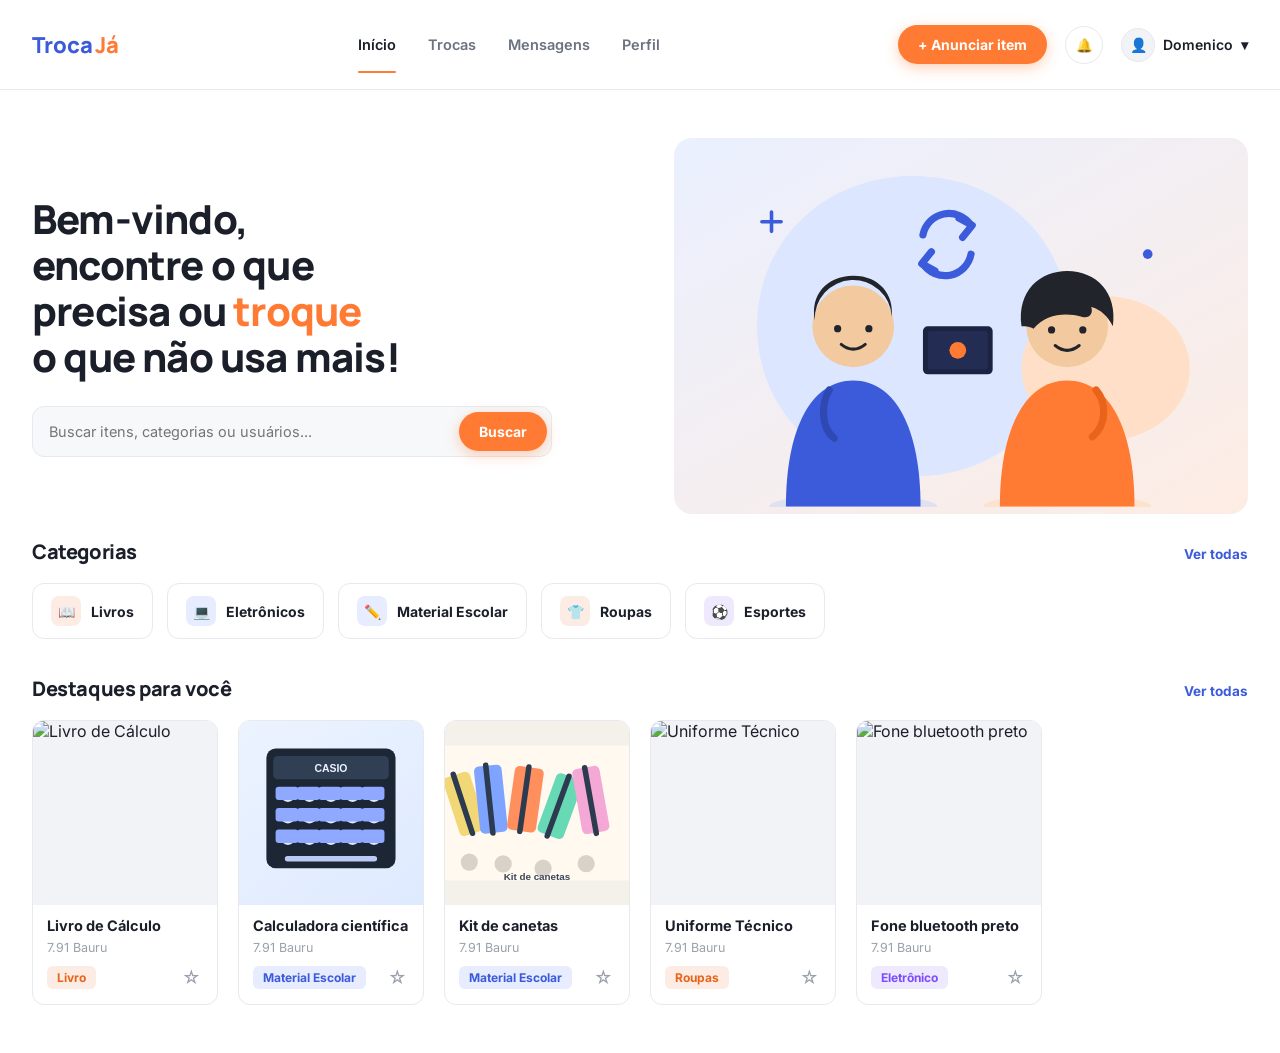
==== ProjetoConvertido/index.html @ 2aa1f1e8 "Add files via upload" ====
<!DOCTYPE html>
<html lang="pt-BR">
<head>
  <meta charset="UTF-8" />
  <meta name="viewport" content="width=device-width, initial-scale=1.0" />
  <title>TrocaJá — início</title>
  <link rel="stylesheet" href="style.css" />
</head>
<body>
  <div class="app-frame">
    <header class="navbar">
      <a href="index.html" class="navbar__logo"><span class="t">Troca</span><span class="j">Já</span></a>

      <nav class="navbar__links">
        <a href="index.html" class="active">Início</a>
        <a href="trocas.html">Trocas</a>
        <a href="mensagens.html">Mensagens</a>
        <a href="perfil.html">Perfil</a>
      </nav>

      <div class="navbar__right">
        <a href="anunciar.html" class="btn btn-primary">+ Anunciar item</a>
        <button class="icon-btn" type="button" title="Notificações">🔔</button>
        <a href="perfil.html" class="user-chip">
          <span class="avatar avatar-icon">👤</span>
          Domenico
          <span>▾</span>
        </a>
      </div>
    </header>

    <section class="hero">
      <div>
        <h1>Bem-vindo,<br>encontre o que<br>precisa ou <span class="accent">troque</span><br>o que não usa mais!</h1>

        <div class="search-bar">
          <input type="text" placeholder="Buscar itens, categorias ou usuários..." />
          <button class="btn btn-primary" type="button">Buscar</button>
        </div>
      </div>

      <div class="hero__art" aria-hidden="true">
        <svg width="88%" viewBox="0 0 420 300" fill="none" xmlns="http://www.w3.org/2000/svg">
          <path d="M40 150c0-70 55-125 130-125s130 55 130 125-55 125-130 125S40 220 40 150z" fill="#DCE6FF"/>
          <ellipse cx="330" cy="185" rx="70" ry="60" fill="#FFDFC7"/>
          <g stroke="#3B5BDB" stroke-width="3" stroke-linecap="round">
            <path d="M52 55 l0 16 M44 63 l16 0"/>
          </g>
          <circle cx="365" cy="90" r="4" fill="#3B5BDB"/>

          <g transform="translate(178,60)" stroke="#3B5BDB" stroke-width="6" stroke-linecap="round" fill="none">
            <path d="M0 14 A22 22 0 0 1 40 6"/>
            <polyline points="30,0 41,6 33,16" stroke-linejoin="round"/>
            <path d="M40 30 A22 22 0 0 1 0 38"/>
            <polyline points="10,44 -1,38 7,28" stroke-linejoin="round"/>
          </g>

          <g transform="translate(60,95)">
            <ellipse cx="60" cy="205" rx="70" ry="10" fill="#C9D6F5" opacity=".5"/>
            <path d="M4 205 C4 140 25 100 60 100 C95 100 116 140 116 205 Z" fill="#3B5BDB"/>
            <path d="M40 108 c-6 10 -8 30 4 40" stroke="#2F49B3" stroke-width="6" fill="none" stroke-linecap="round"/>
            <circle cx="60" cy="55" r="34" fill="#F3C9A0"/>
            <path d="M28 50 a32 32 0 0 1 64 -3 c2 -18 -10 -34 -32 -34 c-22 0 -36 16 -32 37z" fill="#22242B"/>
            <circle cx="47" cy="57" r="3" fill="#22242B"/>
            <circle cx="73" cy="57" r="3" fill="#22242B"/>
            <path d="M50 70 q10 8 20 0" stroke="#22242B" stroke-width="2.5" fill="none" stroke-linecap="round"/>
          </g>

          <g transform="translate(178,150)">
            <rect x="0" y="0" width="58" height="40" rx="4" fill="#1B2340"/>
            <rect x="4" y="4" width="50" height="32" rx="2" fill="#232C52"/>
            <circle cx="29" cy="20" r="7" fill="#FF7A33"/>
          </g>

          <g transform="translate(238,95)">
            <ellipse cx="60" cy="205" rx="70" ry="10" fill="#FFD9B8" opacity=".5"/>
            <path d="M4 205 C4 140 25 100 60 100 C95 100 116 140 116 205 Z" fill="#FF7A33"/>
            <path d="M84 108 c8 9 10 28 -3 39" stroke="#E9631A" stroke-width="6" fill="none" stroke-linecap="round"/>
            <circle cx="60" cy="55" r="34" fill="#F3C9A0"/>
            <path d="M22 55 c-4 -30 16 -46 38 -46 c24 0 42 18 38 46 c-4 -8 -10 -14 -18 -16 c2 6 -2 10 -8 8 c-14 -4 -30 -2 -40 10 c-4 -2 -8 -2 -10 -2z" fill="#22242B"/>
            <circle cx="47" cy="58" r="3" fill="#22242B"/>
            <circle cx="73" cy="58" r="3" fill="#22242B"/>
            <path d="M50 71 q10 8 20 0" stroke="#22242B" stroke-width="2.5" fill="none" stroke-linecap="round"/>
          </g>
        </svg>
      </div>
    </section>

    <section class="section" style="padding-top: 12px;">
      <div class="section-head">
        <h2>Categorias</h2>
        <a class="see-all" href="trocas.html">Ver todas</a>
      </div>

      <div class="cat-row">
        <a href="trocas.html" class="cat-chip"><span class="ic" style="background: #FDECE3; color: #E9631A;">📖</span>Livros</a>
        <a href="trocas.html" class="cat-chip"><span class="ic" style="background: #E7ECFE; color: #3B5BDB;">💻</span>Eletrônicos</a>
        <a href="trocas.html" class="cat-chip"><span class="ic" style="background: #E7ECFE; color: #3B5BDB;">✏️</span>Material Escolar</a>
        <a href="trocas.html" class="cat-chip"><span class="ic" style="background: #FDECE3; color: #E9631A;">👕</span>Roupas</a>
        <a href="trocas.html" class="cat-chip"><span class="ic" style="background: #EFE9FE; color: #7C4DFF;">⚽</span>Esportes</a>
      </div>
    </section>

    <section class="section" style="padding-top: 0;">
      <div class="section-head">
        <h2>Destaques para você</h2>
        <a class="see-all" href="trocas.html">Ver todas</a>
      </div>

      <div class="item-grid">
        <a href="item.html" class="item-card">
          <div class="item-card__img"><img src="https://images.unsplash.com/photo-1544947950-fa07a98d237f?w=600&q=80" alt="Livro de Cálculo"/></div>
          <div class="item-card__body">
            <div class="item-card__title">Livro de Cálculo</div>
            <div class="item-card__loc">7.91 Bauru</div>
            <div class="item-card__footer">
              <span class="badge badge-Livro">Livro</span>
              <button class="save-ic" type="button" aria-label="Salvar item">☆</button>
            </div>
          </div>
        </a>

        <a href="item.html" class="item-card">
          <div class="item-card__img"><img src="assets/calculadora.svg" alt="Calculadora científica"/></div>
          <div class="item-card__body">
            <div class="item-card__title">Calculadora científica</div>
            <div class="item-card__loc">7.91 Bauru</div>
            <div class="item-card__footer">
              <span class="badge badge-Material-Escolar">Material Escolar</span>
              <button class="save-ic" type="button" aria-label="Salvar item">☆</button>
            </div>
          </div>
        </a>

        <a href="item.html" class="item-card">
          <div class="item-card__img"><img src="assets/canetas.svg" alt="Kit de canetas"/></div>
          <div class="item-card__body">
            <div class="item-card__title">Kit de canetas</div>
            <div class="item-card__loc">7.91 Bauru</div>
            <div class="item-card__footer">
              <span class="badge badge-Material-Escolar">Material Escolar</span>
              <button class="save-ic" type="button" aria-label="Salvar item">☆</button>
            </div>
          </div>
        </a>

        <a href="item.html" class="item-card">
          <div class="item-card__img"><img src="https://images.unsplash.com/photo-1521572163474-6864f9cf17ab?w=600&q=80" alt="Uniforme Técnico"/></div>
          <div class="item-card__body">
            <div class="item-card__title">Uniforme Técnico</div>
            <div class="item-card__loc">7.91 Bauru</div>
            <div class="item-card__footer">
              <span class="badge badge-Roupas">Roupas</span>
              <button class="save-ic" type="button" aria-label="Salvar item">☆</button>
            </div>
          </div>
        </a>

        <a href="item.html" class="item-card">
          <div class="item-card__img"><img src="https://images.unsplash.com/photo-1583394838336-acd977736f90?w=600&q=80" alt="Fone bluetooth preto"/></div>
          <div class="item-card__body">
            <div class="item-card__title">Fone bluetooth preto</div>
            <div class="item-card__loc">7.91 Bauru</div>
            <div class="item-card__footer">
              <span class="badge badge-Eletrônico">Eletrônico</span>
              <button class="save-ic" type="button" aria-label="Salvar item">☆</button>
            </div>
          </div>
        </a>
      </div>
    </section>

    <div class="footer-space"></div>
  </div>
</body>
</html>
---- ProjetoConvertido/style.css ----
/* ===========================================================
   TrocaJá — design system
   =========================================================== */

@import url('https://fonts.googleapis.com/css2?family=Manrope:wght@400;500;600;700;800&family=Inter:wght@400;500;600&display=swap');

:root{
  --blue: #3B5BDB;
  --blue-dark: #2F49B3;
  --orange: #FF7A33;
  --orange-dark: #E9631A;
  --orange-soft: #FDECE3;
  --blue-soft: #E7ECFE;
  --purple: #7C4DFF;
  --purple-soft: #EFE9FE;
  --green: #1E9E5A;
  --green-soft: #E9F9EF;

  --bg: #FFFFFF;
  --bg-soft: #F7F8FA;
  --bg-soft-2: #F2F3F6;
  --border: #E7E9EE;
  --text: #1B1F2A;
  --text-muted: #6B7280;
  --text-faint: #9AA1AC;

  --radius-sm: 8px;
  --radius-md: 12px;
  --radius-lg: 18px;
  --radius-full: 999px;

  --shadow-sm: 0 1px 2px rgba(20,24,36,.05);
  --shadow-md: 0 8px 24px rgba(20,24,36,.08);
  --shadow-lg: 0 20px 48px rgba(20,24,36,.14);

  --font-display: 'Manrope', 'Inter', sans-serif;
  --font-body: 'Inter', sans-serif;
}

*{ box-sizing: border-box; }
html{ scroll-behavior: smooth; }
body{
  margin: 0;
  font-family: var(--font-body);
  color: var(--text);
  background: var(--bg-soft);
  -webkit-font-smoothing: antialiased;
}
h1,h2,h3,h4{
  font-family: var(--font-display);
  margin: 0;
  letter-spacing: -0.02em;
}
p{ margin: 0; }
a{ color: inherit; text-decoration: none; }
button{ font-family: inherit; cursor: pointer; }
img{ max-width: 100%; display: block; }
ul{ list-style: none; margin: 0; padding: 0; }

:focus-visible{
  outline: 2px solid var(--blue);
  outline-offset: 2px;
}

.app-frame{
  max-width: 1280px;
  margin: 0 auto;
  background: var(--bg);
  min-height: 100vh;
  box-shadow: 0 0 0 1px var(--border);
}

.navbar{
  display: flex;
  align-items: center;
  justify-content: space-between;
  padding: 16px 32px;
  border-bottom: 1px solid var(--border);
  background: var(--bg);
  position: sticky;
  top: 0;
  z-index: 50;
}
.navbar__logo{
  font-family: var(--font-display);
  font-weight: 800;
  font-size: 22px;
  display: flex;
  align-items: center;
  gap: 2px;
}
.navbar__logo .t{ color: var(--blue); }
.navbar__logo .j{ color: var(--orange); }

.navbar__links{
  display: flex;
  gap: 32px;
  font-weight: 600;
  font-size: 14.5px;
  color: var(--text);
}
.navbar__links a{
  position: relative;
  padding-bottom: 20px;
  padding-top: 20px;
  color: var(--text-muted);
  transition: color .15s ease;
}
.navbar__links a:hover{ color: var(--text); }
.navbar__links a.active{ color: var(--text); }
.navbar__links a.active::after{
  content: '';
  position: absolute;
  left: 0; right: 0; bottom: 0;
  height: 2px;
  background: var(--orange);
  border-radius: 2px;
}

.navbar__right{
  display: flex;
  align-items: center;
  gap: 18px;
}

.btn{
  border: none;
  border-radius: var(--radius-full);
  font-weight: 700;
  font-size: 14px;
  padding: 11px 20px;
  display: inline-flex;
  align-items: center;
  gap: 8px;
  transition: transform .12s ease, box-shadow .12s ease, background .15s ease;
}
.btn:active{ transform: scale(.97); }
.btn-primary{
  background: var(--orange);
  color: #fff;
  box-shadow: 0 4px 14px rgba(255,122,51,.35);
}
.btn-primary:hover{ background: var(--orange-dark); }
.btn-outline{
  background: #fff;
  color: var(--text);
  border: 1.5px solid var(--border);
}
.btn-outline:hover{ border-color: var(--text-faint); }
.btn-block{ width: 100%; justify-content: center; }

.icon-btn{
  width: 38px; height: 38px;
  border-radius: 50%;
  display: flex; align-items: center; justify-content: center;
  border: 1px solid var(--border);
  background: #fff;
  color: var(--text-muted);
}
.user-chip{
  display: flex; align-items: center; gap: 8px;
  font-weight: 600; font-size: 14px;
  color: var(--text);
}
.avatar{
  width: 34px; height: 34px; border-radius: 50%;
  object-fit: cover;
  background: var(--bg-soft-2);
}
.avatar-icon{
  display: flex; align-items: center; justify-content: center;
  color: var(--text-faint);
  border: 1.5px solid var(--border);
}

.input{
  width: 100%;
  border: 1px solid var(--border);
  background: var(--bg-soft);
  border-radius: var(--radius-md);
  padding: 12px 16px;
  font-size: 14.5px;
  color: var(--text);
  font-family: inherit;
}
.input::placeholder{ color: var(--text-faint); }

.search-bar{
  display: flex;
  align-items: center;
  gap: 10px;
  background: var(--bg-soft);
  border: 1px solid var(--border);
  border-radius: var(--radius-md);
  padding: 4px 4px 4px 16px;
}
.search-bar input{
  flex: 1; border: none; background: transparent;
  font-size: 14.5px; padding: 12px 0; color: var(--text);
  font-family: inherit;
}
.search-bar input:focus{ outline: none; }
.search-bar .btn{ margin: 0; }

.badge{
  display: inline-flex;
  align-items: center;
  padding: 4px 10px;
  border-radius: 6px;
  font-size: 12px;
  font-weight: 700;
}
.badge-pill{ border-radius: var(--radius-full); padding: 4px 12px; }
.badge-Livro{ background: var(--orange-soft); color: var(--orange-dark); }
.badge-Material-Escolar{ background: var(--blue-soft); color: var(--blue); }
.badge-Roupas{ background: var(--orange-soft); color: var(--orange-dark); }
.badge-Eletrônico{ background: var(--purple-soft); color: var(--purple); }
.badge-Esportes{ background: var(--purple-soft); color: var(--purple); }
.badge-status{ background: var(--blue-soft); color: var(--blue); }
.badge-green{ background: var(--green-soft); color: var(--green); }

.item-grid{
  display: grid;
  grid-template-columns: repeat(auto-fill, minmax(170px, 1fr));
  gap: 20px;
}
.item-card{
  background: #fff;
  border: 1px solid var(--border);
  border-radius: var(--radius-md);
  overflow: hidden;
  transition: box-shadow .18s ease, transform .18s ease;
  display: flex;
  flex-direction: column;
}
.item-card:hover{ box-shadow: var(--shadow-md); transform: translateY(-2px); }
.item-card__img{
  position: relative;
  aspect-ratio: 1 / 1;
  background: var(--bg-soft-2);
  overflow: hidden;
}
.item-card__img img{ width: 100%; height: 100%; object-fit: cover; }
.item-card__body{
  padding: 12px 14px 14px;
  display: flex;
  flex-direction: column;
  gap: 4px;
  flex: 1;
}
.item-card__title{ font-weight: 700; font-size: 14.5px; line-height: 1.3; }
.item-card__loc{ font-size: 12.5px; color: var(--text-faint); margin-bottom: 6px; }
.item-card__footer{
  margin-top: auto;
  display: flex;
  align-items: center;
  justify-content: space-between;
}
.save-ic{
  background: none; border: none; color: var(--text-faint);
  font-size: 18px; display: flex; align-items: center; justify-content: center;
  padding: 2px;
}

.section{ padding: 36px 32px; }
.section-head{
  display: flex;
  align-items: baseline;
  justify-content: space-between;
  margin-bottom: 18px;
}
.section-head h2{ font-size: 20px; font-weight: 800; }
.section-head .see-all{
  font-size: 13.5px; font-weight: 700; color: var(--blue);
}

.cat-row{
  display: flex;
  gap: 14px;
  flex-wrap: wrap;
}
.cat-chip{
  display: flex;
  align-items: center;
  gap: 10px;
  padding: 12px 18px;
  background: #fff;
  border: 1px solid var(--border);
  border-radius: var(--radius-md);
  font-weight: 700;
  font-size: 14px;
  transition: border-color .15s ease, background .15s ease;
}
.cat-chip:hover{ border-color: var(--text-faint); background: var(--bg-soft); }
.cat-chip .ic{
  width: 30px; height: 30px; border-radius: 8px;
  display: flex; align-items: center; justify-content: center;
}
.cat-chip.active{ border-color: var(--orange); background: var(--orange-soft); color: var(--orange-dark); }

.trades-grid{
  display: grid;
  gap: 16px;
}
.trade-row{
  display: flex;
  align-items: center;
  justify-content: space-between;
  gap: 18px;
  padding: 16px 18px;
  border: 1px solid var(--border);
  border-radius: var(--radius-md);
  background: #fff;
  transition: box-shadow .18s ease, transform .18s ease;
}
.trade-row:hover{
  box-shadow: var(--shadow-sm);
  transform: translateY(-1px);
}
.pair{
  display: flex;
  align-items: center;
  gap: 12px;
  flex-shrink: 0;
}
.pair img{
  width: 58px;
  height: 58px;
  object-fit: cover;
  border-radius: 12px;
  border: 1px solid var(--border);
  background: var(--bg-soft-2);
}
.swap-ic{
  width: 28px;
  height: 28px;
  border-radius: 50%;
  background: var(--orange-soft);
  color: var(--orange-dark);
  font-weight: 800;
  display: flex;
  align-items: center;
  justify-content: center;
  flex-shrink: 0;
}
.who{
  flex: 1;
  min-width: 0;
  font-size: 14px;
  color: var(--text-muted);
}
.who strong{
  color: var(--text);
  font-weight: 800;
}

.hero{
  display: grid;
  grid-template-columns: 1.05fr 1fr;
  gap: 40px;
  align-items: center;
  padding: 48px 32px 12px;
}
.hero h1{
  font-size: 40px;
  font-weight: 800;
  line-height: 1.15;
}
.hero .accent{ color: var(--orange); }
.hero .search-bar{ margin-top: 26px; max-width: 520px; }
.hero__art{
  background: linear-gradient(150deg, #EAF0FF 0%, #FDECE3 100%);
  border-radius: var(--radius-lg);
  aspect-ratio: 16/10.5;
  display: flex;
  align-items: center;
  justify-content: center;
  position: relative;
  overflow: hidden;
}

.msg-layout{
  display: grid;
  grid-template-columns: 300px 1fr 320px;
  min-height: calc(100vh - 71px);
}
.msg-col{ border-right: 1px solid var(--border); }
.msg-col:last-child{ border-right: none; }

.conv-list{
  padding: 20px;
  display: flex;
  flex-direction: column;
  gap: 16px;
}
.conv-list h3{ font-size: 17px; font-weight: 800; }

.conv-item{
  display: flex;
  align-items: center;
  gap: 12px;
  padding: 10px 12px;
  border-radius: var(--radius-md);
  transition: background .15s ease;
}
.conv-item:hover{ background: var(--bg-soft); }
.conv-item.active{ background: var(--blue-soft); }
.conv-item img{ width: 44px; height: 44px; border-radius: 50%; object-fit: cover; flex-shrink: 0; }
.conv-item .name{ font-weight: 700; font-size: 14.5px; }
.conv-item .sub{ font-size: 12.5px; color: var(--text-faint); }

.chat-col{ display: flex; flex-direction: column; }
.chat-head{
  display: flex; align-items: center; gap: 12px;
  padding: 16px 22px; border-bottom: 1px solid var(--border);
}
.chat-head img{ width: 40px; height: 40px; border-radius: 50%; object-fit: cover; }
.chat-head .name{ font-weight: 700; font-size: 15px; }
.chat-head .sub{ font-size: 12.5px; color: var(--text-faint); }

.chat-banner{
  margin: 16px 22px 0;
  background: var(--blue-soft);
  border: 1px solid #D7E0FE;
  border-radius: var(--radius-md);
  padding: 12px 14px;
  display: flex;
  align-items: flex-start;
  gap: 10px;
  font-size: 13px;
  color: var(--blue-dark);
}
.chat-banner strong{ display: block; font-size: 13.5px; margin-bottom: 2px; }

.chat-body{
  flex: 1;
  padding: 20px 22px;
  display: flex;
  flex-direction: column;
  gap: 14px;
  overflow-y: auto;
}
.bubble-row{ display: flex; gap: 10px; align-items: flex-end; max-width: 78%; }
.bubble-row.me{ align-self: flex-end; flex-direction: row-reverse; }
.bubble-row img{ width: 26px; height: 26px; border-radius: 50%; object-fit: cover; }
.bubble{
  background: var(--bg-soft-2);
  padding: 10px 14px;
  border-radius: 14px 14px 14px 4px;
  font-size: 14px;
  line-height: 1.4;
}
.bubble-row.me .bubble{
  background: var(--blue-soft);
  border-radius: 14px 14px 4px 14px;
}
.bubble-time{
  font-size: 11px; color: var(--text-faint); margin-top: 4px; display: block;
}
.bubble-imgs{ display: flex; gap: 8px; flex-wrap: wrap; }
.bubble-imgs img.thumb{
  width: 70px; height: 70px; object-fit: cover; border-radius: 10px;
  border: 1px solid var(--border);
}

.chat-input-row{
  display: flex; align-items: center; gap: 10px;
  padding: 16px 22px; border-top: 1px solid var(--border);
}
.chat-input-row input{
  flex: 1; border: 1px solid var(--border); background: var(--bg-soft);
  border-radius: var(--radius-full); padding: 12px 18px; font-size: 14px;
  font-family: inherit;
}
.chat-input-row .send{
  width: 42px; height: 42px; border-radius: 50%;
  background: var(--orange); color: #fff; border: none;
  display: flex; align-items: center; justify-content: center; flex-shrink: 0;
}

.trade-panel{ padding: 20px; display: flex; flex-direction: column; gap: 18px; }
.trade-panel h3{ font-size: 17px; font-weight: 800; }
.trade-panel h4{ font-size: 12.5px; font-weight: 700; color: var(--text-faint); text-transform: uppercase; letter-spacing: .04em; }
.trade-item{
  display: flex; gap: 12px; align-items: center;
  border: 1px solid var(--border); border-radius: var(--radius-md);
  padding: 10px; margin-top: 8px;
}
.trade-item img{ width: 54px; height: 54px; border-radius: 8px; object-fit: cover; flex-shrink: 0; background: var(--bg-soft-2); }
.trade-item .t{ font-weight: 700; font-size: 14px; }
.trade-info{
  background: var(--blue-soft);
  border: 1px solid #D7E0FE;
  border-radius: var(--radius-md);
  padding: 12px 14px;
  font-size: 12.5px;
  color: var(--blue-dark);
  display: flex; gap: 8px;
}

.detail-wrap{
  display: grid;
  grid-template-columns: 1fr 1fr;
  gap: 44px;
  padding: 28px 32px 10px;
}
.back-link{
  display: flex; align-items: center; gap: 6px;
  font-weight: 700; font-size: 13.5px; color: var(--text-muted);
  padding: 20px 32px 0;
}
.detail-main-img{
  border-radius: var(--radius-lg);
  overflow: hidden;
  aspect-ratio: 4/3.3;
  background: var(--bg-soft-2);
  position: relative;
}
.detail-main-img img{ width: 100%; height: 100%; object-fit: cover; }
.detail-main-img .save{
  position: absolute; top: 14px; right: 14px;
  width: 38px; height: 38px; border-radius: 50%;
  background: rgba(255,255,255,.95); border: none;
  display: flex; align-items: center; justify-content: center;
  color: var(--text-muted);
}
.detail-thumbs{ display: flex; align-items: center; gap: 10px; margin-top: 14px; }
.detail-thumbs .thumb{
  width: 56px; height: 56px; border-radius: 10px; object-fit: cover;
  border: 1.5px solid transparent; cursor: pointer; background: var(--bg-soft-2);
}
.detail-thumbs .thumb.active{ border-color: var(--orange); }
.detail-thumbs .next{
  width: 30px; height: 30px; border-radius: 50%;
  border: 1px solid var(--border); background: #fff;
  display: flex; align-items: center; justify-content: center;
  color: var(--text-muted); margin-left: 4px;
}

.detail-info h1{ font-size: 26px; font-weight: 800; margin-bottom: 10px; }
.detail-owner{
  display: flex; align-items: center; gap: 10px;
  margin: 14px 0 16px;
}
.detail-owner img{ width: 42px; height: 42px; border-radius: 50%; object-fit: cover; }
.detail-owner .name{ font-weight: 700; font-size: 14.5px; }
.detail-owner .loc{ font-size: 12.5px; color: var(--text-faint); }
.detail-desc{ font-size: 14.5px; line-height: 1.6; color: var(--text); margin-bottom: 18px; }
.detail-cond{
  display: flex; align-items: center; gap: 8px;
  font-size: 13.5px; font-weight: 700; color: var(--text-muted);
  margin-bottom: 22px;
}
.detail-actions{ display: flex; gap: 12px; }
.detail-actions .btn{ flex: 1; }

.profile-hero{
  display: flex; align-items: center; gap: 22px;
  padding: 40px 32px; border-bottom: 1px solid var(--border);
}
.profile-hero img{ width: 84px; height: 84px; border-radius: 50%; object-fit: cover; }
.profile-hero h2{ font-size: 22px; font-weight: 800; }
.profile-hero .loc{ color: var(--text-faint); font-size: 13.5px; margin-top: 4px; }
.profile-stats{ display: flex; gap: 28px; margin-top: 14px; }
.profile-stats div{ font-size: 13px; color: var(--text-muted); }
.profile-stats strong{ display: block; font-size: 18px; color: var(--text); font-family: var(--font-display); }

.form-wrap{ max-width: 640px; margin: 0 auto; padding: 36px 32px 60px; }
.field{ margin-bottom: 20px; }
.field label{ display: block; font-weight: 700; font-size: 13.5px; margin-bottom: 8px; }
.field textarea{ min-height: 110px; resize: vertical; font-family: inherit; }
.chip-select{ display: flex; flex-wrap: wrap; gap: 10px; }
.chip-select .opt{
  padding: 9px 16px; border-radius: var(--radius-full); border: 1.5px solid var(--border);
  font-size: 13.5px; font-weight: 700; background: #fff; color: var(--text-muted);
}
.chip-select .opt.selected{ border-color: var(--orange); background: var(--orange-soft); color: var(--orange-dark); }
.upload-box{
  border: 1.5px dashed var(--border); border-radius: var(--radius-md);
  padding: 30px; text-align: center; color: var(--text-faint); font-size: 13.5px;
}

.auth-shell{
  min-height: 100vh;
  display: grid;
  place-items: center;
  padding: 32px 18px;
  background: linear-gradient(135deg, #f8faff 0%, #fffaf5 100%);
}
.auth-card{
  width: min(100%, 440px);
  background: #fff;
  border: 1px solid var(--border);
  border-radius: 24px;
  box-shadow: var(--shadow-md);
  padding: 32px 28px;
}
.auth-brand{ 
  display: flex;
  align-items: center;
  justify-content: center;
  margin-bottom: 20px;
  font-family: var(--font-display);
  font-size: 32px;
  font-weight: 800;
}
.auth-brand .t{ color: var(--blue); }
.auth-brand .j{ color: var(--orange); }
.auth-card h1{
  font-size: 28px;
  margin-bottom: 8px;
  text-align: center;
}
.auth-subtitle{
  color: var(--text-muted);
  text-align: center;
  margin-bottom: 24px;
  font-size: 14px;
}
.auth-form{
  display: flex;
  flex-direction: column;
  gap: 16px;
}
.field-row{
  display: flex;
  flex-direction: column;
  gap: 8px;
}
.field-row label{
  font-size: 13px;
  font-weight: 700;
  color: var(--text-muted);
}
.field-row input{
  width: 100%;
  border: 1px solid var(--border);
  border-radius: 12px;
  padding: 13px 14px;
  font-size: 14px;
  background: var(--bg-soft);
  color: var(--text);
}
.field-row input:focus{
  outline: none;
  border-color: var(--blue);
  box-shadow: 0 0 0 3px rgba(59, 91, 219, 0.08);
}
.auth-actions{
  display: flex;
  flex-direction: column;
  gap: 12px;
  margin-top: 8px;
}
.auth-link-row{
  text-align: center;
  font-size: 13.5px;
  color: var(--text-muted);
}
.auth-link-row a{
  color: var(--blue);
  font-weight: 700;
}
.auth-divider{
  display: flex;
  align-items: center;
  gap: 12px;
  color: var(--text-faint);
  font-size: 12px;
  margin: 8px 0;
}
.auth-divider::before,
.auth-divider::after{
  content: "";
  flex: 1;
  height: 1px;
  background: var(--border);
}
.auth-ghost{
  background: #fff;
  border: 1.5px solid var(--border);
  color: var(--text);
}

.footer-space{ height: 12px; }

@media (max-width: 980px){
  .msg-layout{ grid-template-columns: 1fr; }
  .detail-wrap{ grid-template-columns: 1fr; }
  .hero{ grid-template-columns: 1fr; }
  .navbar__links{ display: none; }
}

@media (max-width: 640px){
  .trade-row{
    flex-direction: column;
    align-items: flex-start;
  }
  .pair{
    width: 100%;
    justify-content: center;
  }
  .who{
    width: 100%;
  }
}
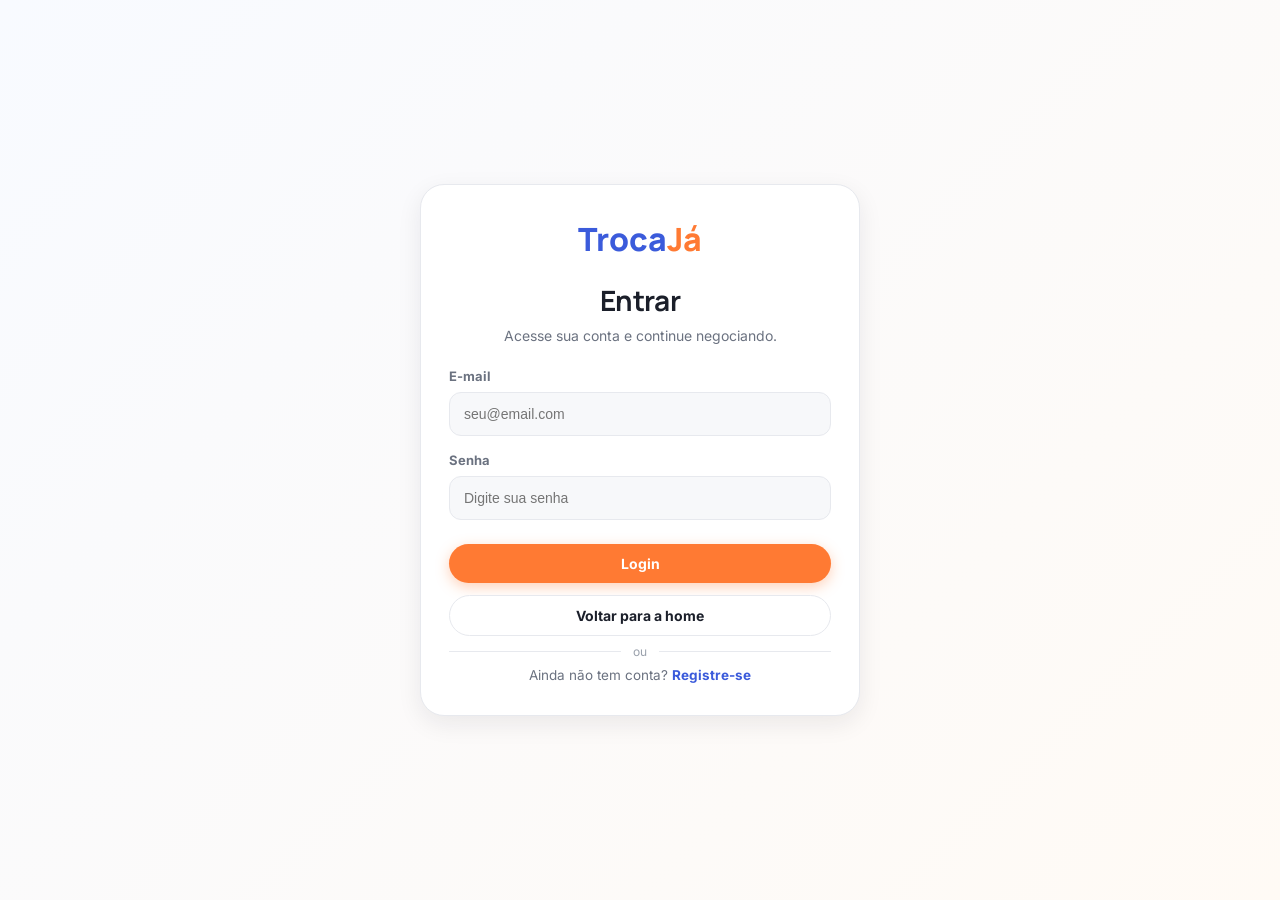
==== commit 1eb55d15: "Add files via upload" ====
--- a/ProjetoConvertido/index.html
+++ b/ProjetoConvertido/index.html
@@ -3,174 +3,41 @@
 <head>
   <meta charset="UTF-8" />
   <meta name="viewport" content="width=device-width, initial-scale=1.0" />
-  <title>TrocaJá — início</title>
+  <title>TrocaJá — login</title>
   <link rel="stylesheet" href="style.css" />
 </head>
 <body>
-  <div class="app-frame">
-    <header class="navbar">
-      <a href="index.html" class="navbar__logo"><span class="t">Troca</span><span class="j">Já</span></a>
+  <div class="auth-shell">
+    <div class="auth-card">
+      <div class="auth-brand"><span class="t">Troca</span><span class="j">Já</span></div>
 
-      <nav class="navbar__links">
-        <a href="index.html" class="active">Início</a>
-        <a href="trocas.html">Trocas</a>
-        <a href="mensagens.html">Mensagens</a>
-        <a href="perfil.html">Perfil</a>
-      </nav>
+      <h1>Entrar</h1>
+      <p class="auth-subtitle">Acesse sua conta e continue negociando.</p>
 
-      <div class="navbar__right">
-        <a href="anunciar.html" class="btn btn-primary">+ Anunciar item</a>
-        <button class="icon-btn" type="button" title="Notificações">🔔</button>
-        <a href="perfil.html" class="user-chip">
-          <span class="avatar avatar-icon">👤</span>
-          Domenico
-          <span>▾</span>
-        </a>
-      </div>
-    </header>
+      <form class="auth-form" action="index.html" method="get">
+        <div class="field-row">
+          <label for="email">E-mail</label>
+          <input id="email" type="email" placeholder="seu@email.com" />
+        </div>
 
-    <section class="hero">
-      <div>
-        <h1>Bem-vindo,<br>encontre o que<br>precisa ou <span class="accent">troque</span><br>o que não usa mais!</h1>
+        <div class="field-row">
+          <label for="password">Senha</label>
+          <input id="password" type="password" placeholder="Digite sua senha" />
+        </div>
 
-        <div class="search-bar">
-          <input type="text" placeholder="Buscar itens, categorias ou usuários..." />
-          <button class="btn btn-primary" type="button">Buscar</button>
+        <div class="auth-actions">
+          <button class="btn btn-primary btn-block" type="submit">Login</button>
+          <button class="btn btn-outline btn-block auth-ghost" type="button" onclick="window.location.href='index.html'">Voltar para a home</button>
         </div>
-      </div>
+      </form>
 
-      <div class="hero__art" aria-hidden="true">
-        <svg width="88%" viewBox="0 0 420 300" fill="none" xmlns="http://www.w3.org/2000/svg">
-          <path d="M40 150c0-70 55-125 130-125s130 55 130 125-55 125-130 125S40 220 40 150z" fill="#DCE6FF"/>
-          <ellipse cx="330" cy="185" rx="70" ry="60" fill="#FFDFC7"/>
-          <g stroke="#3B5BDB" stroke-width="3" stroke-linecap="round">
-            <path d="M52 55 l0 16 M44 63 l16 0"/>
-          </g>
-          <circle cx="365" cy="90" r="4" fill="#3B5BDB"/>
+      <div class="auth-divider">ou</div>
 
-          <g transform="translate(178,60)" stroke="#3B5BDB" stroke-width="6" stroke-linecap="round" fill="none">
-            <path d="M0 14 A22 22 0 0 1 40 6"/>
-            <polyline points="30,0 41,6 33,16" stroke-linejoin="round"/>
-            <path d="M40 30 A22 22 0 0 1 0 38"/>
-            <polyline points="10,44 -1,38 7,28" stroke-linejoin="round"/>
-          </g>
-
-          <g transform="translate(60,95)">
-            <ellipse cx="60" cy="205" rx="70" ry="10" fill="#C9D6F5" opacity=".5"/>
-            <path d="M4 205 C4 140 25 100 60 100 C95 100 116 140 116 205 Z" fill="#3B5BDB"/>
-            <path d="M40 108 c-6 10 -8 30 4 40" stroke="#2F49B3" stroke-width="6" fill="none" stroke-linecap="round"/>
-            <circle cx="60" cy="55" r="34" fill="#F3C9A0"/>
-            <path d="M28 50 a32 32 0 0 1 64 -3 c2 -18 -10 -34 -32 -34 c-22 0 -36 16 -32 37z" fill="#22242B"/>
-            <circle cx="47" cy="57" r="3" fill="#22242B"/>
-            <circle cx="73" cy="57" r="3" fill="#22242B"/>
-            <path d="M50 70 q10 8 20 0" stroke="#22242B" stroke-width="2.5" fill="none" stroke-linecap="round"/>
-          </g>
-
-          <g transform="translate(178,150)">
-            <rect x="0" y="0" width="58" height="40" rx="4" fill="#1B2340"/>
-            <rect x="4" y="4" width="50" height="32" rx="2" fill="#232C52"/>
-            <circle cx="29" cy="20" r="7" fill="#FF7A33"/>
-          </g>
-
-          <g transform="translate(238,95)">
-            <ellipse cx="60" cy="205" rx="70" ry="10" fill="#FFD9B8" opacity=".5"/>
-            <path d="M4 205 C4 140 25 100 60 100 C95 100 116 140 116 205 Z" fill="#FF7A33"/>
-            <path d="M84 108 c8 9 10 28 -3 39" stroke="#E9631A" stroke-width="6" fill="none" stroke-linecap="round"/>
-            <circle cx="60" cy="55" r="34" fill="#F3C9A0"/>
-            <path d="M22 55 c-4 -30 16 -46 38 -46 c24 0 42 18 38 46 c-4 -8 -10 -14 -18 -16 c2 6 -2 10 -8 8 c-14 -4 -30 -2 -40 10 c-4 -2 -8 -2 -10 -2z" fill="#22242B"/>
-            <circle cx="47" cy="58" r="3" fill="#22242B"/>
-            <circle cx="73" cy="58" r="3" fill="#22242B"/>
-            <path d="M50 71 q10 8 20 0" stroke="#22242B" stroke-width="2.5" fill="none" stroke-linecap="round"/>
-          </g>
-        </svg>
-      </div>
-    </section>
-
-    <section class="section" style="padding-top: 12px;">
-      <div class="section-head">
-        <h2>Categorias</h2>
-        <a class="see-all" href="trocas.html">Ver todas</a>
-      </div>
-
-      <div class="cat-row">
-        <a href="trocas.html" class="cat-chip"><span class="ic" style="background: #FDECE3; color: #E9631A;">📖</span>Livros</a>
-        <a href="trocas.html" class="cat-chip"><span class="ic" style="background: #E7ECFE; color: #3B5BDB;">💻</span>Eletrônicos</a>
-        <a href="trocas.html" class="cat-chip"><span class="ic" style="background: #E7ECFE; color: #3B5BDB;">✏️</span>Material Escolar</a>
-        <a href="trocas.html" class="cat-chip"><span class="ic" style="background: #FDECE3; color: #E9631A;">👕</span>Roupas</a>
-        <a href="trocas.html" class="cat-chip"><span class="ic" style="background: #EFE9FE; color: #7C4DFF;">⚽</span>Esportes</a>
-      </div>
-    </section>
-
-    <section class="section" style="padding-top: 0;">
-      <div class="section-head">
-        <h2>Destaques para você</h2>
-        <a class="see-all" href="trocas.html">Ver todas</a>
-      </div>
-
-      <div class="item-grid">
-        <a href="item.html" class="item-card">
-          <div class="item-card__img"><img src="https://images.unsplash.com/photo-1544947950-fa07a98d237f?w=600&q=80" alt="Livro de Cálculo"/></div>
-          <div class="item-card__body">
-            <div class="item-card__title">Livro de Cálculo</div>
-            <div class="item-card__loc">7.91 Bauru</div>
-            <div class="item-card__footer">
-              <span class="badge badge-Livro">Livro</span>
-              <button class="save-ic" type="button" aria-label="Salvar item">☆</button>
-            </div>
-          </div>
-        </a>
-
-        <a href="item.html" class="item-card">
-          <div class="item-card__img"><img src="assets/calculadora.svg" alt="Calculadora científica"/></div>
-          <div class="item-card__body">
-            <div class="item-card__title">Calculadora científica</div>
-            <div class="item-card__loc">7.91 Bauru</div>
-            <div class="item-card__footer">
-              <span class="badge badge-Material-Escolar">Material Escolar</span>
-              <button class="save-ic" type="button" aria-label="Salvar item">☆</button>
-            </div>
-          </div>
-        </a>
-
-        <a href="item.html" class="item-card">
-          <div class="item-card__img"><img src="assets/canetas.svg" alt="Kit de canetas"/></div>
-          <div class="item-card__body">
-            <div class="item-card__title">Kit de canetas</div>
-            <div class="item-card__loc">7.91 Bauru</div>
-            <div class="item-card__footer">
-              <span class="badge badge-Material-Escolar">Material Escolar</span>
-              <button class="save-ic" type="button" aria-label="Salvar item">☆</button>
-            </div>
-          </div>
-        </a>
-
-        <a href="item.html" class="item-card">
-          <div class="item-card__img"><img src="https://images.unsplash.com/photo-1521572163474-6864f9cf17ab?w=600&q=80" alt="Uniforme Técnico"/></div>
-          <div class="item-card__body">
-            <div class="item-card__title">Uniforme Técnico</div>
-            <div class="item-card__loc">7.91 Bauru</div>
-            <div class="item-card__footer">
-              <span class="badge badge-Roupas">Roupas</span>
-              <button class="save-ic" type="button" aria-label="Salvar item">☆</button>
-            </div>
-          </div>
-        </a>
-
-        <a href="item.html" class="item-card">
-          <div class="item-card__img"><img src="https://images.unsplash.com/photo-1583394838336-acd977736f90?w=600&q=80" alt="Fone bluetooth preto"/></div>
-          <div class="item-card__body">
-            <div class="item-card__title">Fone bluetooth preto</div>
-            <div class="item-card__loc">7.91 Bauru</div>
-            <div class="item-card__footer">
-              <span class="badge badge-Eletrônico">Eletrônico</span>
-              <button class="save-ic" type="button" aria-label="Salvar item">☆</button>
-            </div>
-          </div>
-        </a>
-      </div>
-    </section>
-
-    <div class="footer-space"></div>
+      <p class="auth-link-row">
+        Ainda não tem conta?
+        <a href="registro.html">Registre-se</a>
+      </p>
+    </div>
   </div>
 </body>
 </html>
